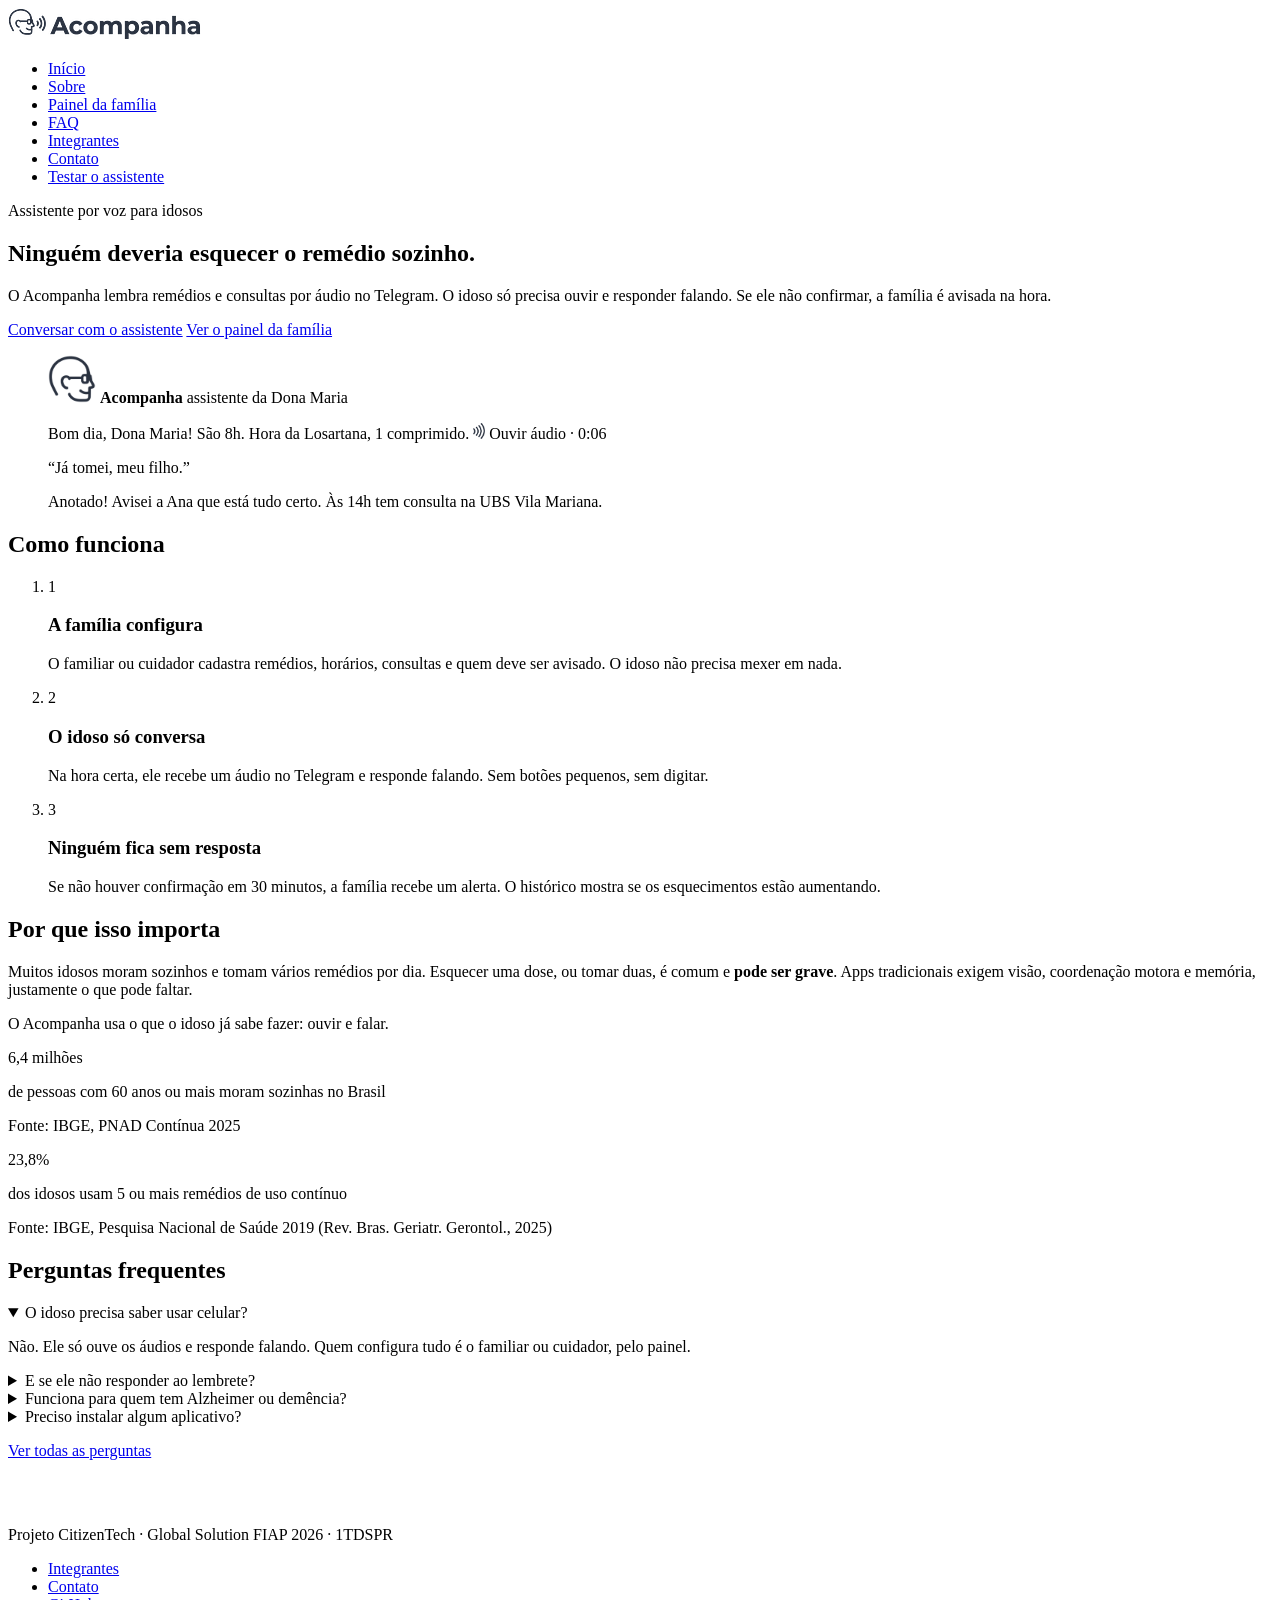
==== index.html @ 5e4ddbe4 "feat: adiciona estrutura inicial das páginas HTML" ====
<!DOCTYPE html>
<html lang="pt-BR">
<head>
  <meta charset="UTF-8">
  <meta name="viewport" content="width=device-width, initial-scale=1.0">
  <title>Acompanha — Assistente por voz para idosos</title>
  <link rel="icon" type="image/png" href="assets/icons/favicon.png">
  <link rel="preconnect" href="https://fonts.googleapis.com">
  <link rel="preconnect" href="https://fonts.gstatic.com" crossorigin>
  <link href="https://fonts.googleapis.com/css2?family=Manrope:wght@400;500;600;700;800&amp;family=Montserrat:wght@800&amp;family=Atkinson+Hyperlegible:wght@400;700&amp;display=swap" rel="stylesheet">
  <link rel="stylesheet" href="css/style.css">
</head>
<body>
  <header class="cabecalho">
    <div class="cabecalho__conteudo">
      <a class="cabecalho__logo" href="index.html">
        <img src="assets/images/logo-acompanha@1x.png"
             srcset="assets/images/logo-acompanha@1x.png 1x, assets/images/logo-acompanha@2x.png 2x, assets/images/logo-acompanha@3x.png 3x"
             alt="Acompanha — início" width="193" height="32">
      </a>
      <nav aria-label="Menu principal">
        <ul class="menu">
          <li><a class="menu__link menu__link--ativo" href="index.html" aria-current="page">Início</a></li>
          <li><a class="menu__link" href="sobre.html">Sobre</a></li>
          <li><a class="menu__link" href="painel.html">Painel da família</a></li>
          <li><a class="menu__link" href="faq.html">FAQ</a></li>
          <li><a class="menu__link" href="integrantes.html">Integrantes</a></li>
          <li><a class="menu__link" href="contato.html">Contato</a></li>
          <li><a class="menu__link menu__link--destaque" href="assistente.html">Testar o assistente</a></li>
        </ul>
      </nav>
    </div>
  </header>

  <main>
    <section class="hero" aria-labelledby="titulo-hero">
      <div class="hero__texto">
        <p class="sobretitulo">Assistente por voz para idosos</p>
        <h1 class="hero__titulo" id="titulo-hero">Ninguém deveria esquecer o remédio sozinho.</h1>
        <p class="texto-destaque">O Acompanha lembra remédios e consultas por áudio no Telegram. O idoso só precisa ouvir e responder falando. Se ele não confirmar, a família é avisada na hora.</p>
        <div class="botoes">
          <a class="botao botao--assistente" href="assistente.html">Conversar com o assistente</a>
          <a class="botao botao--secundario" href="painel.html">Ver o painel da família</a>
        </div>
      </div>

      <div class="hero__visual">
        <figure class="conversa" aria-label="Exemplo de conversa no Telegram">
          <figcaption class="conversa__topo">
            <img class="conversa__avatar" src="assets/icons/icone-rosto.png" alt="" width="48" height="48">
            <span class="conversa__nome">
              <strong>Acompanha</strong>
              <span>assistente da Dona Maria</span>
            </span>
          </figcaption>
          <p class="balao balao--assistente">
            Bom dia, Dona Maria! São 8h. Hora da Losartana, 1 comprimido.
            <span class="balao__audio">
              <img src="assets/icons/icone-conectividade.png" alt="" width="12" height="16">
              Ouvir áudio · 0:06
            </span>
          </p>
          <p class="balao balao--idoso">“Já tomei, meu filho.”</p>
          <p class="balao balao--assistente">Anotado! Avisei a Ana que está tudo certo. Às 14h tem consulta na UBS Vila Mariana.</p>
        </figure>
      </div>
    </section>

    <section class="faixa-branca" aria-labelledby="titulo-como">
      <div class="secao passos__conteudo">
        <h2 class="titulo-secao" id="titulo-como">Como funciona</h2>
        <ol class="passos">
          <li class="passo">
            <span class="passo__numero">1</span>
            <h3 class="passo__titulo">A família configura</h3>
            <p class="texto-suave">O familiar ou cuidador cadastra remédios, horários, consultas e quem deve ser avisado. O idoso não precisa mexer em nada.</p>
          </li>
          <li class="passo">
            <span class="passo__numero">2</span>
            <h3 class="passo__titulo">O idoso só conversa</h3>
            <p class="texto-suave">Na hora certa, ele recebe um áudio no Telegram e responde falando. Sem botões pequenos, sem digitar.</p>
          </li>
          <li class="passo">
            <span class="passo__numero passo__numero--alerta">3</span>
            <h3 class="passo__titulo">Ninguém fica sem resposta</h3>
            <p class="texto-suave">Se não houver confirmação em 30 minutos, a família recebe um alerta. O histórico mostra se os esquecimentos estão aumentando.</p>
          </li>
        </ol>
      </div>
    </section>

    <section class="secao importancia" aria-labelledby="titulo-porque">
      <div class="importancia__texto">
        <h2 class="titulo-secao" id="titulo-porque">Por que isso importa</h2>
        <p class="texto-suave">Muitos idosos moram sozinhos e tomam vários remédios por dia. Esquecer uma dose, ou tomar duas, é comum e <strong class="texto-alerta">pode ser grave</strong>. Apps tradicionais exigem visão, coordenação motora e memória, justamente o que pode faltar.</p>
        <p class="texto-suave">O Acompanha usa o que o idoso já sabe fazer: ouvir e falar.</p>
      </div>
      <div class="importancia__dados">
        <div class="dado">
          <p class="dado__valor">6,4 milhões</p>
          <p class="dado__descricao">de pessoas com 60 anos ou mais moram sozinhas no Brasil</p>
          <p class="dado__fonte">Fonte: IBGE, PNAD Contínua 2025</p>
        </div>
        <div class="dado">
          <p class="dado__valor">23,8%</p>
          <p class="dado__descricao">dos idosos usam 5 ou mais remédios de uso contínuo</p>
          <p class="dado__fonte">Fonte: IBGE, Pesquisa Nacional de Saúde 2019 (Rev. Bras. Geriatr. Gerontol., 2025)</p>
        </div>
      </div>
    </section>

    <section class="faixa-branca" aria-labelledby="titulo-faq">
      <div class="faq-previa">
        <h2 class="titulo-secao" id="titulo-faq">Perguntas frequentes</h2>
        <!-- Acordeão nativo do HTML: o atributo name deixa só uma pergunta aberta por vez -->
        <div class="faq-previa__lista">
          <details class="pergunta" name="faq-inicio" open>
            <summary class="pergunta__titulo">O idoso precisa saber usar celular?</summary>
            <p class="pergunta__resposta">Não. Ele só ouve os áudios e responde falando. Quem configura tudo é o familiar ou cuidador, pelo painel.</p>
          </details>
          <details class="pergunta" name="faq-inicio">
            <summary class="pergunta__titulo">E se ele não responder ao lembrete?</summary>
            <p class="pergunta__resposta">O assistente tenta de novo e, se não houver confirmação em 30 minutos, envia um alerta para o familiar cadastrado.</p>
          </details>
          <details class="pergunta" name="faq-inicio">
            <summary class="pergunta__titulo">Funciona para quem tem Alzheimer ou demência?</summary>
            <p class="pergunta__resposta">O sistema não depende da memória do idoso: ele pergunta, confirma e registra. Respostas confusas ou repetidas também geram aviso para a família.</p>
          </details>
          <details class="pergunta" name="faq-inicio">
            <summary class="pergunta__titulo">Preciso instalar algum aplicativo?</summary>
            <p class="pergunta__resposta">Só o Telegram, que é gratuito. O painel da família funciona direto no navegador.</p>
          </details>
        </div>
        <p><a href="faq.html">Ver todas as perguntas</a></p>
      </div>
    </section>
  </main>

  <footer class="rodape">
    <div class="rodape__conteudo">
      <img class="rodape__logo" src="assets/images/logo-texto-branco.png" alt="Acompanha" width="186" height="30">
      <p class="rodape__texto">Projeto CitizenTech · Global Solution FIAP 2026 · 1TDSPR</p>
      <ul class="rodape__links">
        <li><a href="integrantes.html">Integrantes</a></li>
        <li><a href="contato.html">Contato</a></li>
        <li><a href="https://github.com/linorepos/acompanha-frontend" target="_blank" rel="noopener noreferrer">GitHub</a></li>
      </ul>
    </div>
  </footer>

  <script src="js/script.js"></script>
</body>
</html>
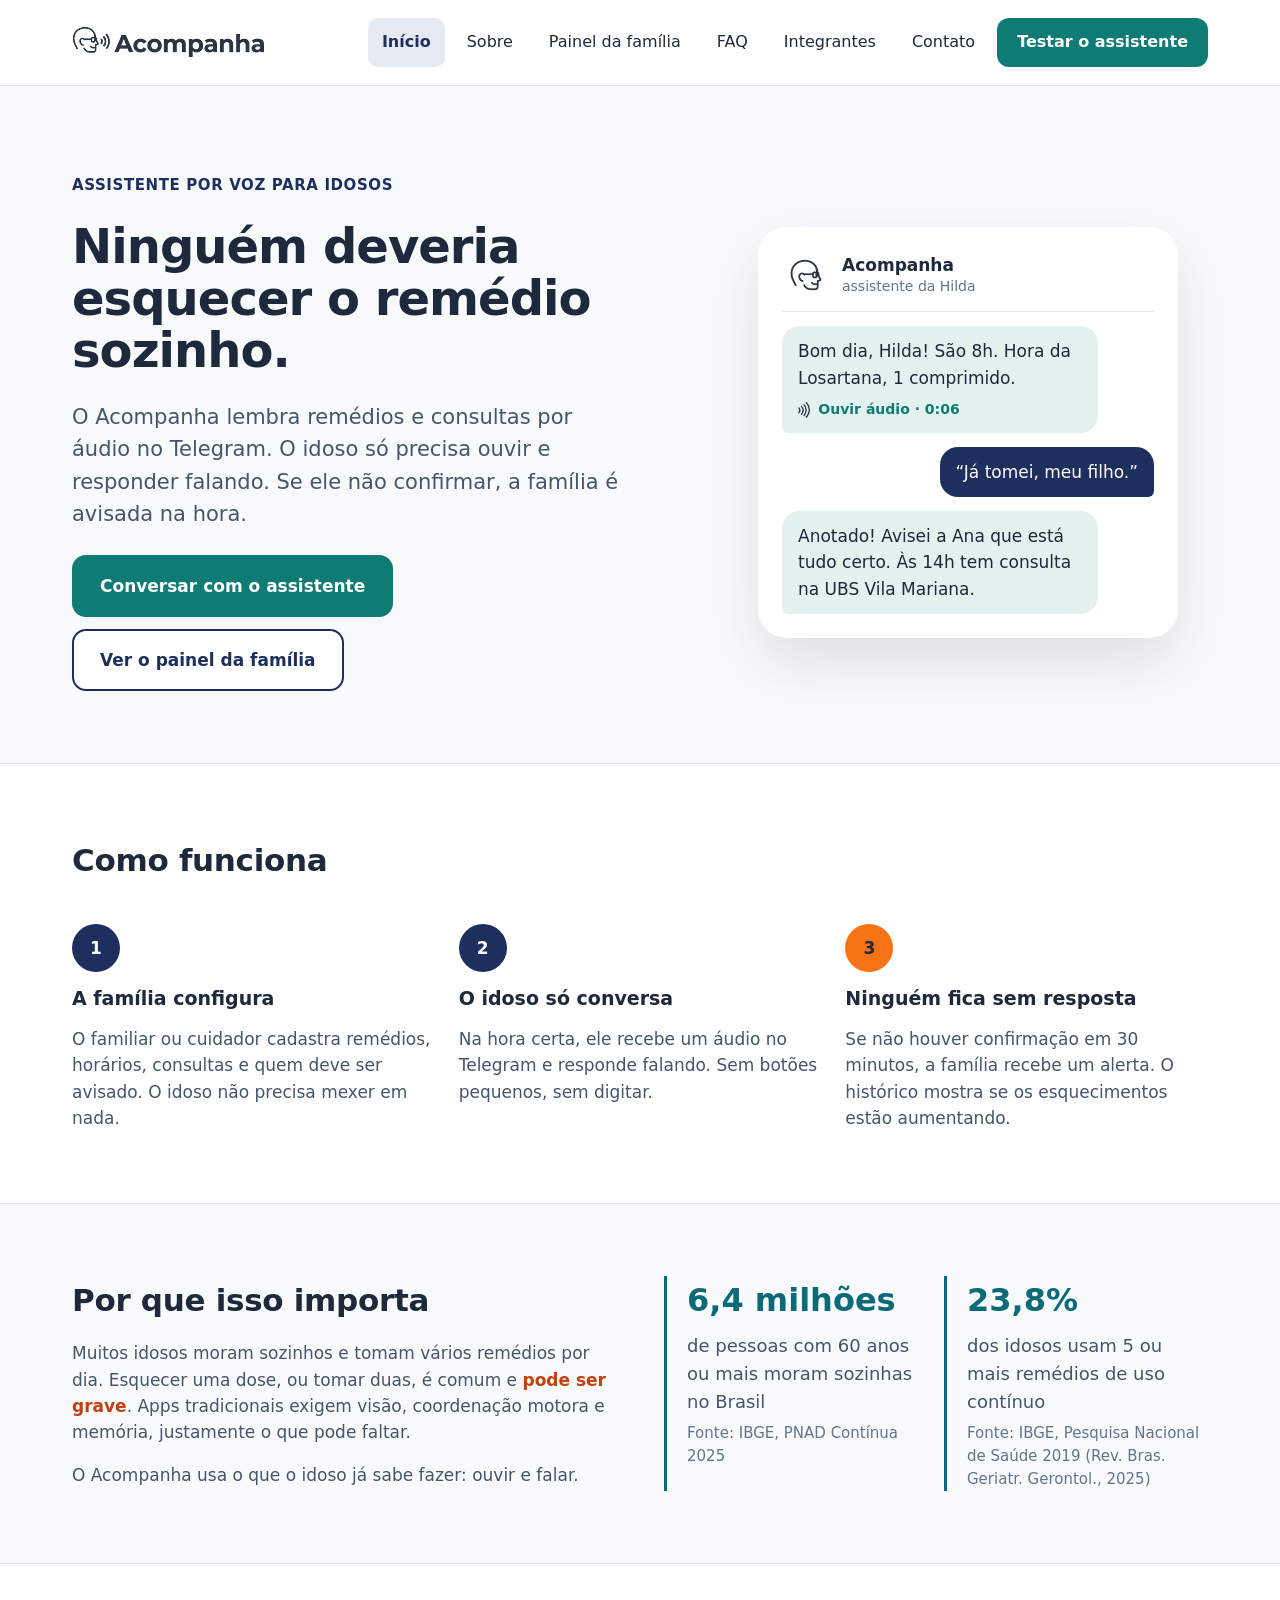
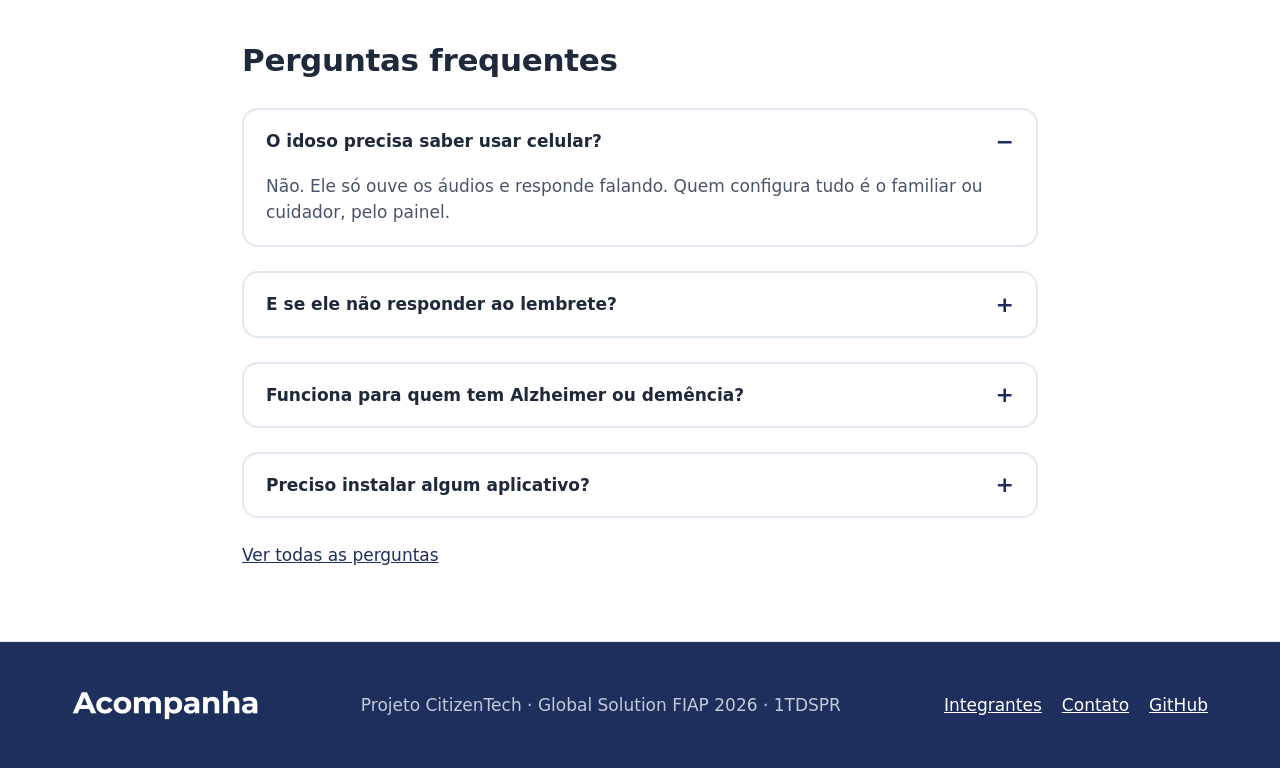
==== commit 0dba3889: "content: idosa mudança no nome" ====
--- a/index.html
+++ b/index.html
@@ -50,11 +50,11 @@
             <img class="conversa__avatar" src="assets/icons/icone-rosto.png" alt="" width="48" height="48">
             <span class="conversa__nome">
               <strong>Acompanha</strong>
-              <span>assistente da Dona Maria</span>
+              <span>assistente da Hilda</span>
             </span>
           </figcaption>
           <p class="balao balao--assistente">
-            Bom dia, Dona Maria! São 8h. Hora da Losartana, 1 comprimido.
+            Bom dia, Hilda! São 8h. Hora da Losartana, 1 comprimido.
             <span class="balao__audio">
               <img src="assets/icons/icone-conectividade.png" alt="" width="12" height="16">
               Ouvir áudio · 0:06
--- a/css/style.css
+++ b/css/style.css
@@ -0,0 +1,1286 @@
+/* ==========================================================================
+   Acompanha — style.css
+   1. Variáveis
+   2. Base
+   3. Cabeçalho e navegação
+   4. Rodapé
+   5. Componentes reutilizáveis (botões, seções, textos)
+   6. Página inicial
+   7. Sobre
+   8. FAQ
+   9. Integrantes
+   10. Contato
+   11. Painel da família
+   Medidas em rem (1rem = 16px); só bordas e contorno de foco ficam em px.
+   Layout feito só com Flexbox.
+   ========================================================================== */
+
+/* 1. Variáveis */
+:root {
+  --cor-principal: #1E2F5E;          /* azul-marinho sóbrio */
+  --cor-destaque: #F97316;           /* laranja: alerta e risco, em pequenos detalhes */
+  --cor-destaque-texto: #C2410C;     /* laranja mais escuro, para texto ter contraste no fundo claro */
+  --cor-destaque-clara: #FFF1E6;     /* fundo de etiquetas e ícones de alerta */
+  --cor-fundo: #F8FAFC;              /* off-white */
+  --cor-texto: #1E293B;              /* cinza-escuro */
+
+  --cor-principal-escura: #141F40;
+
+  /* Verde-água: assistente, ações de conversa e dados em destaque */
+  --cor-assistente: #0E7C74;         /* botões "Testar / Conversar com o assistente" */
+  --cor-assistente-escura: #0A5F59;  /* hover desses botões */
+  --cor-assistente-clara: #E3F1EF;   /* balões de resposta do assistente */
+  --cor-dado: #0B6A77;               /* números e valores em destaque */
+  --cor-principal-clara: #E6EAF2;
+  --cor-superficie: #F1F5F9;
+  --cor-branco: #FFFFFF;
+  --cor-texto-suave: #475569;
+  --cor-texto-apoio: #64748B;
+  --cor-borda: #E2E8F0;
+  --cor-borda-forte: #CBD5E1;
+  --cor-rodape-texto: #C3CAD9;
+
+  --fonte: "Manrope", system-ui, -apple-system, "Segoe UI", Roboto, sans-serif;
+  --fonte-marca: "Montserrat", var(--fonte);                  /* mesma fonte do logo */
+  --fonte-leitura: "Atkinson Hyperlegible", var(--fonte);     /* criada para baixa visão */
+  --largura-max: 75rem;
+}
+
+/* 2. Base */
+* {
+  box-sizing: border-box;
+}
+
+/* body em coluna: o <main> ocupa o espaço livre e o rodapé fica sempre no fim */
+body {
+  min-height: 100vh;
+  display: flex;
+  flex-direction: column;
+  margin: 0;
+  font-family: var(--fonte);
+  font-size: 1.0625rem;
+  line-height: 1.55;
+  color: var(--cor-texto);
+  background: var(--cor-fundo);
+}
+
+main {
+  flex: 1;
+}
+
+h1,
+h2,
+h3,
+p {
+  margin: 0;
+}
+
+h1,
+h2,
+h3 {
+  font-weight: 800;
+}
+
+img {
+  display: block;
+  max-width: 100%;
+}
+
+a {
+  color: var(--cor-principal);
+}
+
+a:hover {
+  color: var(--cor-principal-escura);
+}
+
+a:focus-visible,
+button:focus-visible,
+input:focus-visible,
+textarea:focus-visible,
+summary:focus-visible {
+  outline: 3px solid var(--cor-destaque);
+  outline-offset: 3px;
+}
+
+/* 3. Cabeçalho e navegação */
+.cabecalho {
+  background: var(--cor-branco);
+  border-bottom: 1px solid var(--cor-borda);
+}
+
+.cabecalho__conteudo {
+  max-width: var(--largura-max);
+  margin: 0 auto;
+  padding: 1.125rem 2rem;
+  display: flex;
+  flex-wrap: wrap;
+  align-items: center;
+  justify-content: space-between;
+  gap: 1rem;
+}
+
+.cabecalho__logo img {
+  height: 2rem;
+  width: auto;
+}
+
+.menu {
+  margin: 0;
+  padding: 0;
+  list-style: none;
+  display: flex;
+  flex-wrap: wrap;
+  align-items: center;
+  gap: 0.5rem;
+}
+
+.menu__link {
+  display: block;
+  padding: 0.75rem 0.875rem;
+  font-size: 1rem;
+  border-radius: 0.625rem;
+  color: var(--cor-texto);
+  text-decoration: none;
+}
+
+.menu__link:hover {
+  background: var(--cor-superficie);
+  color: var(--cor-texto);
+}
+
+/* Chamada principal do menu */
+.menu__link--destaque {
+  padding: 0.75rem 1.25rem;
+  border-radius: 0.75rem;
+  background: var(--cor-assistente);
+  color: var(--cor-branco);
+  font-weight: 700;
+}
+
+.menu__link--destaque:hover {
+  background: var(--cor-assistente-escura);
+  color: var(--cor-branco);
+}
+
+/* Página atual */
+.menu__link--ativo {
+  background: var(--cor-principal-clara);
+  color: var(--cor-principal);
+  font-weight: 700;
+}
+
+/* 4. Rodapé */
+.rodape {
+  background: var(--cor-principal);
+  color: var(--cor-branco);
+}
+
+.rodape__conteudo {
+  max-width: var(--largura-max);
+  margin: 0 auto;
+  padding: 3rem 2rem;
+  display: flex;
+  flex-wrap: wrap;
+  align-items: center;
+  justify-content: space-between;
+  gap: 1.5rem;
+}
+
+.rodape__logo {
+  height: 1.875rem;
+  width: auto;
+}
+
+.rodape__texto {
+  color: var(--cor-rodape-texto);
+}
+
+.rodape__links {
+  margin: 0;
+  padding: 0;
+  list-style: none;
+  display: flex;
+  gap: 1.25rem;
+}
+
+.rodape__links a {
+  color: var(--cor-branco);
+}
+
+/* 5. Componentes reutilizáveis */
+.secao {
+  max-width: var(--largura-max);
+  margin: 0 auto;
+  padding: 4.5rem 2rem;
+}
+
+/* Faixa branca de ponta a ponta, com o conteúdo centralizado dentro */
+.faixa-branca {
+  background: var(--cor-branco);
+  border-top: 1px solid var(--cor-borda);
+  border-bottom: 1px solid var(--cor-borda);
+}
+
+.titulo-secao {
+  font-size: 1.9375rem;
+  letter-spacing: -0.01em;
+}
+
+.titulo-pagina {
+  font-size: 2.4375rem;
+  letter-spacing: -0.02em;
+  line-height: 1.1;
+}
+
+.sobretitulo {
+  font-size: 0.9375rem;
+  font-weight: 700;
+  letter-spacing: 0.04em;
+  text-transform: uppercase;
+  color: var(--cor-principal);
+}
+
+.texto-destaque {
+  font-size: 1.3125rem;
+  color: var(--cor-texto-suave);
+}
+
+.texto-suave {
+  color: var(--cor-texto-suave);
+}
+
+.botoes {
+  display: flex;
+  flex-wrap: wrap;
+  gap: 0.75rem;
+}
+
+.botao {
+  display: inline-block;
+  padding: 1rem 1.625rem;
+  border: 2px solid var(--cor-principal);
+  border-radius: 0.875rem;
+  font: inherit;
+  font-weight: 700;
+  text-decoration: none;
+  cursor: pointer;
+}
+
+.botao--principal {
+  background: var(--cor-principal);
+  color: var(--cor-branco);
+}
+
+.botao--principal:hover {
+  background: var(--cor-principal-escura);
+  border-color: var(--cor-principal-escura);
+  color: var(--cor-branco);
+}
+
+.botao--assistente {
+  background: var(--cor-assistente);
+  border-color: var(--cor-assistente);
+  color: var(--cor-branco);
+}
+
+.botao--assistente:hover {
+  background: var(--cor-assistente-escura);
+  border-color: var(--cor-assistente-escura);
+  color: var(--cor-branco);
+}
+
+.botao--secundario {
+  background: var(--cor-branco);
+  color: var(--cor-principal);
+}
+
+.botao--secundario:hover {
+  background: var(--cor-principal-clara);
+  color: var(--cor-principal);
+}
+
+/* Laranja: ação principal da página que precisa se destacar do menu (ex.: "Adicionar remédio") */
+.botao--destaque {
+  background: var(--cor-destaque-texto);
+  border-color: var(--cor-destaque-texto);
+  color: var(--cor-branco);
+}
+
+.botao--destaque:hover {
+  background: #9A3412;
+  border-color: #9A3412;
+  color: var(--cor-branco);
+}
+
+/* Versão menor, para ações dentro de páginas (ex.: painel da família) */
+.botao--pequeno {
+  padding: 0.625rem 1.125rem;
+  border-radius: 0.75rem;
+  font-size: 1rem;
+}
+
+/* Palavras de alerta dentro de um parágrafo */
+.texto-alerta {
+  color: var(--cor-destaque-texto);
+  font-weight: 700;
+}
+
+/* Acordeão de perguntas: usa <details> e <summary> do próprio HTML */
+.pergunta {
+  background: var(--cor-branco);
+  border: 2px solid var(--cor-borda);
+  border-radius: 1rem;
+  overflow: hidden;
+}
+
+.pergunta__titulo {
+  display: flex;
+  align-items: center;
+  justify-content: space-between;
+  gap: 1rem;
+  padding: 1.125rem 1.375rem;
+  font-weight: 700;
+  cursor: pointer;
+  list-style: none;
+}
+
+.pergunta__titulo::-webkit-details-marker {
+  display: none;
+}
+
+.pergunta__titulo::after {
+  content: "+";
+  font-size: 1.375rem;
+  line-height: 1;
+  color: var(--cor-principal);
+}
+
+.pergunta[open] .pergunta__titulo::after {
+  content: "−";
+}
+
+.pergunta__resposta {
+  padding: 0 1.375rem 1.25rem;
+  color: var(--cor-texto-suave);
+}
+
+/* 6. Página inicial */
+.hero {
+  max-width: var(--largura-max);
+  margin: 0 auto;
+  padding: 5.5rem 2rem 4.5rem;
+  display: flex;
+  flex-wrap: wrap;
+  align-items: center;
+  gap: 3.5rem;
+}
+
+.hero__texto {
+  flex: 1 1 32.5rem;
+  display: flex;
+  flex-direction: column;
+  gap: 1.5rem;
+}
+
+.hero__titulo {
+  font-size: 3rem;
+  line-height: 1.08;
+  letter-spacing: -0.02em;
+}
+
+.hero__texto .texto-destaque {
+  max-width: 35rem;
+}
+
+.hero__visual {
+  flex: 1 1 25rem;
+  display: flex;
+  justify-content: center;
+}
+
+/* Exemplo de conversa no Telegram */
+.conversa {
+  width: 100%;
+  max-width: 26.25rem;
+  margin: 0;
+  padding: 1.5rem;
+  display: flex;
+  flex-direction: column;
+  gap: 0.875rem;
+  background: var(--cor-branco);
+  border-radius: 1.75rem;
+  box-shadow: 0 1.5rem 3.75rem rgba(30, 41, 59, 0.12);
+}
+
+.conversa__topo {
+  display: flex;
+  align-items: center;
+  gap: 0.75rem;
+  padding-bottom: 0.75rem;
+  border-bottom: 1px solid var(--cor-borda);
+}
+
+.conversa__avatar {
+  width: 3rem;
+  height: 3rem;
+  padding: 0.5rem;
+}
+
+.conversa__nome {
+  display: flex;
+  flex-direction: column;
+  line-height: 1.35;
+}
+
+.conversa__nome span {
+  font-size: 0.875rem;
+  color: var(--cor-texto-apoio);
+}
+
+.balao {
+  max-width: 85%;
+  font-family: var(--fonte-leitura);
+  padding: 0.75rem 1rem;
+}
+
+.balao--assistente {
+  align-self: flex-start;
+  background: var(--cor-assistente-clara);
+  border-radius: 1.125rem 1.125rem 1.125rem 0.375rem;
+}
+
+.balao--idoso {
+  align-self: flex-end;
+  background: var(--cor-principal);
+  color: var(--cor-branco);
+  border-radius: 1.125rem 1.125rem 0.375rem 1.125rem;
+}
+
+.balao__audio {
+  display: flex;
+  align-items: center;
+  gap: 0.5rem;
+  margin-top: 0.5rem;
+  font-size: 0.875rem;
+  font-weight: 700;
+  color: var(--cor-assistente);
+}
+
+.balao__audio img {
+  height: 1rem;
+  width: auto;
+}
+
+/* Como funciona */
+.passos__conteudo {
+  display: flex;
+  flex-direction: column;
+  gap: 2.5rem;
+}
+
+.passos {
+  margin: 0;
+  padding: 0;
+  list-style: none;
+  display: flex;
+  flex-wrap: wrap;
+  gap: 1.5rem;
+}
+
+.passo {
+  flex: 1 1 16.25rem;
+  display: flex;
+  flex-direction: column;
+  gap: 0.75rem;
+}
+
+.passo__numero {
+  width: 3rem;
+  height: 3rem;
+  border-radius: 50%;
+  display: flex;
+  align-items: center;
+  justify-content: center;
+  background: var(--cor-principal);
+  color: var(--cor-branco);
+  font-size: 1.0625rem;
+  font-weight: 800;
+}
+
+/* Único destaque laranja da página: o passo do alerta */
+.passo__numero--alerta {
+  background: var(--cor-destaque);
+  color: var(--cor-texto);
+}
+
+.passo__titulo {
+  font-size: 1.1875rem;
+}
+
+/* Por que isso importa */
+.importancia {
+  display: flex;
+  flex-wrap: wrap;
+  align-items: flex-start;
+  gap: 3rem;
+}
+
+.importancia__texto {
+  flex: 1 1 28.75rem;
+  display: flex;
+  flex-direction: column;
+  gap: 1rem;
+}
+
+.importancia__dados {
+  flex: 1 1 28.75rem;
+  display: flex;
+  flex-wrap: wrap;
+  gap: 1rem;
+}
+
+.dado {
+  flex: 1 1 12.5rem;
+  padding-left: 1.25rem;
+  display: flex;
+  flex-direction: column;
+  gap: 0.375rem;
+  border-left: 3px solid var(--cor-dado);
+}
+
+.dado__valor {
+  font-family: var(--fonte-marca);
+  font-size: 2rem;
+  font-weight: 800;
+  color: var(--cor-dado);
+}
+
+.dado__descricao {
+  margin: 0;
+  font-size: 1.125rem;
+  color: var(--cor-texto-suave);
+}
+
+.dado__fonte {
+  margin: 0;
+  font-size: 0.9375rem;
+  color: var(--cor-texto-apoio);
+}
+
+/* Prévia da FAQ */
+.faq-previa {
+  max-width: 53.75rem;
+  margin: 0 auto;
+  padding: 4.5rem 2rem;
+  display: flex;
+  flex-direction: column;
+  gap: 1.5rem;
+}
+
+.faq-previa__lista {
+  display: flex;
+  flex-direction: column;
+  gap: 1.5rem;
+}
+
+/* 7. Sobre */
+.apresentacao {
+  max-width: var(--largura-max);
+  margin: 0 auto;
+  padding: 5rem 2rem 3rem;
+  display: flex;
+  flex-direction: column;
+  gap: 1.125rem;
+}
+
+.apresentacao .titulo-pagina {
+  font-size: 2.75rem;
+  max-width: 51.25rem;
+}
+
+.apresentacao .texto-destaque {
+  max-width: 45rem;
+}
+
+/* Problema, objetivo e proposta: três colunas de texto separadas por uma linha */
+.pilares {
+  max-width: var(--largura-max);
+  margin: 0 auto;
+  padding: 0 2rem 4.5rem;
+  display: flex;
+  flex-wrap: wrap;
+  gap: 2.5rem;
+}
+
+.pilar {
+  flex: 1 1 17.5rem;
+  padding-top: 1.25rem;
+  display: flex;
+  flex-direction: column;
+  gap: 0.625rem;
+  border-top: 2px solid var(--cor-borda);
+}
+
+.pilar__rotulo {
+  font-size: 0.9375rem;
+  font-weight: 800;
+  letter-spacing: 0.06em;
+  text-transform: uppercase;
+  color: var(--cor-principal);
+}
+
+.pilar__titulo {
+  font-size: 1.375rem;
+}
+
+/* O problema ganha a linha e o rótulo em laranja (alerta) */
+.pilar--alerta {
+  border-top-color: var(--cor-destaque);
+}
+
+.pilar--alerta .pilar__rotulo {
+  color: var(--cor-destaque-texto);
+}
+
+/* A proposta ganha a linha de destaque */
+.pilar--destaque {
+  border-top-color: var(--cor-principal);
+}
+
+/* Para quem é: três colunas simples */
+.publico {
+  display: flex;
+  flex-direction: column;
+  gap: 1.75rem;
+}
+
+.publico__lista {
+  display: flex;
+  flex-wrap: wrap;
+  gap: 2.5rem;
+}
+
+.publico__item {
+  flex: 1 1 15rem;
+  display: flex;
+  flex-direction: column;
+  gap: 0.5rem;
+}
+
+.publico__item h3 {
+  font-size: 1.125rem;
+}
+
+/* Tecnologias: lista em linhas, nome à esquerda e descrição à direita */
+.tecnologias {
+  display: flex;
+  flex-direction: column;
+  gap: 1.5rem;
+}
+
+.tecnologias__lista {
+  margin: 0;
+  padding: 0;
+  list-style: none;
+  display: flex;
+  flex-direction: column;
+}
+
+.tecnologia {
+  display: flex;
+  flex-wrap: wrap;
+  gap: 0.25rem 1.5rem;
+  padding: 1rem 0;
+  border-bottom: 1px solid var(--cor-borda);
+}
+
+.tecnologia:first-child {
+  border-top: 1px solid var(--cor-borda);
+}
+
+.tecnologia strong {
+  flex: 0 0 15rem;
+  color: var(--cor-principal);
+}
+
+.tecnologia span {
+  flex: 1 1 22.5rem;
+  color: var(--cor-texto-suave);
+}
+
+/* 8. FAQ */
+.faq {
+  max-width: var(--largura-max);
+  margin: 0 auto;
+  padding: 4.5rem 2rem;
+  display: flex;
+  flex-direction: column;
+  gap: 1.75rem;
+}
+
+.faq__cabecalho {
+  display: flex;
+  flex-direction: column;
+  gap: 0.75rem;
+}
+
+.faq__cabecalho p {
+  font-size: 1.25rem;
+}
+
+.filtros {
+  display: flex;
+  flex-wrap: wrap;
+  gap: 0.625rem;
+}
+
+.filtro {
+  padding: 0.75rem 1.125rem;
+  border: 2px solid var(--cor-borda-forte);
+  border-radius: 62.4rem;
+  background: var(--cor-branco);
+  color: var(--cor-texto);
+  font: inherit;
+  font-size: 1rem;
+  font-weight: 700;
+  cursor: pointer;
+}
+
+.filtro--ativo {
+  background: var(--cor-principal);
+  border-color: var(--cor-principal);
+  color: var(--cor-branco);
+}
+
+.faq__lista {
+  display: flex;
+  flex-direction: column;
+  gap: 0.875rem;
+}
+
+.faq .pergunta {
+  border-radius: 1.125rem;
+}
+
+.pergunta__textos {
+  display: flex;
+  flex-direction: column;
+  gap: 0.125rem;
+}
+
+.pergunta__tema {
+  font-size: 0.875rem;
+  letter-spacing: 0.04em;
+  text-transform: uppercase;
+  color: var(--cor-principal);
+}
+
+/* Usado pelo filtro em JavaScript para esconder perguntas */
+.escondido {
+  display: none;
+}
+
+/* 9. Integrantes */
+.equipe {
+  max-width: var(--largura-max);
+  margin: 0 auto;
+  padding: 4.5rem 2rem;
+  display: flex;
+  flex-direction: column;
+  gap: 2.25rem;
+}
+
+.equipe__cabecalho {
+  display: flex;
+  flex-direction: column;
+  gap: 0.75rem;
+}
+
+.equipe__cabecalho p {
+  font-size: 1.25rem;
+}
+
+.equipe__lista {
+  margin: 0;
+  padding: 0;
+  list-style: none;
+  display: flex;
+  flex-wrap: wrap;
+  gap: 1.25rem;
+}
+
+.integrante {
+  flex: 0 0 calc((100% - 3.75rem) / 4);   /* 4 cards por linha (3 espaços de 1.25rem) */
+  padding: 1.75rem;
+  display: flex;
+  flex-direction: column;
+  align-items: center;
+  gap: 0.875rem;
+  text-align: center;
+  background: var(--cor-branco);
+  border: 1px solid var(--cor-borda);
+  border-radius: 1.375rem;
+}
+
+.integrante__foto {
+  width: 7rem;
+  height: 7rem;
+  object-fit: cover;
+  border-radius: 50%;
+  background: var(--cor-principal-clara);
+}
+
+.integrante__dados {
+  display: flex;
+  flex-direction: column;
+  gap: 0.125rem;
+}
+
+.integrante__nome {
+  font-size: 1.0625rem;
+}
+
+.integrante__rm {
+  font-size: 1rem;
+  color: var(--cor-texto-apoio);
+}
+
+.integrante__funcao {
+  font-size: 1rem;
+  font-weight: 700;
+  color: var(--cor-principal);
+}
+
+.integrante__links {
+  margin: 0;
+  padding: 0;
+  list-style: none;
+  display: flex;
+  gap: 0.625rem;
+}
+
+.integrante__links a {
+  display: block;
+  padding: 0.625rem 1rem;
+  border: 2px solid var(--cor-principal);
+  border-radius: 0.75rem;
+  font-size: 1rem;
+  font-weight: 700;
+  text-decoration: none;
+}
+
+.integrante__links .link-github {
+  background: var(--cor-principal);
+  color: var(--cor-branco);
+}
+
+.integrante__links .link-linkedin {
+  background: var(--cor-branco);
+  color: var(--cor-principal);
+}
+
+/* 10. Contato */
+.contato {
+  max-width: var(--largura-max);
+  margin: 0 auto;
+  padding: 4.5rem 2rem;
+  display: flex;
+  flex-wrap: wrap;
+  align-items: flex-start;
+  gap: 2.5rem;
+}
+
+.contato__info {
+  flex: 1 1 20rem;
+  display: flex;
+  flex-direction: column;
+  gap: 1rem;
+}
+
+.contato__info > p {
+  font-size: 1.25rem;
+}
+
+.contato__dados {
+  margin: 0;
+  padding: 1.5rem;
+  display: flex;
+  flex-direction: column;
+  gap: 0.5rem;
+  background: var(--cor-principal-clara);
+  border-radius: 1.25rem;
+}
+
+.contato__dados dt {
+  font-weight: 700;
+}
+
+.contato__dados dd {
+  margin: 0 0 0.5rem;
+  color: var(--cor-texto-suave);
+}
+
+.formulario {
+  flex: 1 1 32.5rem;
+  padding: 2rem;
+  display: flex;
+  flex-direction: column;
+  gap: 1.25rem;
+  background: var(--cor-branco);
+  border: 1px solid var(--cor-borda);
+  border-radius: 1.5rem;
+}
+
+.campo {
+  display: flex;
+  flex-direction: column;
+  gap: 0.375rem;
+  font-weight: 700;
+}
+
+.campo__entrada {
+  width: 100%;
+  min-height: 3.25rem;
+  padding: 0.75rem 1rem;
+  border: 2px solid var(--cor-borda-forte);
+  border-radius: 0.75rem;
+  background: var(--cor-branco);
+  color: var(--cor-texto);
+  font: inherit;
+  font-weight: 400;
+}
+
+/* Foco dos campos: só a própria borda fica laranja, sólida e colada no campo */
+.campo__entrada:focus-visible {
+  outline: none;
+  border-color: var(--cor-destaque);
+}
+
+textarea.campo__entrada {
+  resize: vertical;
+}
+
+.formulario .botao {
+  align-self: flex-start;
+  padding: 1rem 2rem;
+}
+
+/* 11. Painel da família */
+.painel {
+  max-width: var(--largura-max);
+  margin: 0 auto;
+  padding: 3rem 2rem 4.5rem;
+  display: flex;
+  flex-direction: column;
+  gap: 2rem;
+}
+
+.painel__cabecalho {
+  display: flex;
+  flex-wrap: wrap;
+  align-items: flex-end;
+  justify-content: space-between;
+  gap: 1rem;
+}
+
+.painel__identificacao {
+  display: flex;
+  flex-direction: column;
+  gap: 0.375rem;
+}
+
+/* Aviso de dose não confirmada */
+.aviso {
+  padding: 1rem 1.25rem;
+  display: flex;
+  flex-wrap: wrap;
+  align-items: center;
+  justify-content: space-between;
+  gap: 1rem;
+  background: var(--cor-branco);
+  border: 1px solid var(--cor-borda);
+  border-left: 4px solid var(--cor-destaque);
+  border-radius: 0.875rem;
+}
+
+.aviso__conteudo {
+  display: flex;
+  align-items: center;
+  gap: 0.75rem;
+}
+
+.aviso__icone {
+  flex: 0 0 1.5rem;
+  height: 1.5rem;
+  display: flex;
+  align-items: center;
+  justify-content: center;
+  border-radius: 50%;
+  background: var(--cor-destaque-clara);
+  color: var(--cor-destaque-texto);
+  font-size: 0.875rem;
+  font-weight: 800;
+}
+
+.aviso__textos {
+  display: flex;
+  flex-direction: column;
+  font-size: 1rem;
+}
+
+.aviso__textos span {
+  color: var(--cor-texto-apoio);
+}
+
+.aviso__botao {
+  padding: 0.625rem 1rem;
+  border: 2px solid var(--cor-borda-forte);
+  border-radius: 0.75rem;
+  color: var(--cor-texto);
+  font-size: 1rem;
+  font-weight: 700;
+  text-decoration: none;
+}
+
+.aviso__botao:hover {
+  background: var(--cor-superficie);
+  color: var(--cor-texto);
+}
+
+/* Números do dia: três cartões lado a lado */
+.resumo {
+  margin: 0;
+  padding: 0;
+  list-style: none;
+  display: flex;
+  flex-wrap: wrap;
+  gap: 1rem;
+}
+
+.resumo__item {
+  flex: 1 1 13.75rem;
+  padding: 1.375rem;
+  display: flex;
+  flex-direction: column;
+  gap: 0.25rem;
+  background: var(--cor-branco);
+  border: 1px solid var(--cor-borda);
+  border-radius: 1.125rem;
+}
+
+.resumo__rotulo {
+  color: var(--cor-texto-apoio);
+}
+
+.resumo__valor {
+  font-family: var(--fonte-marca);
+  font-size: 2.125rem;
+  line-height: 1.2;
+}
+
+.resumo__valor--dado {
+  color: var(--cor-dado);
+}
+
+.resumo__valor--texto {
+  font-size: 1.375rem;
+}
+
+/* Lista de hoje (larga) e gráfico da semana (estreito) */
+.painel__colunas {
+  display: flex;
+  flex-wrap: wrap;
+  align-items: flex-start;
+  gap: 1.5rem;
+}
+
+.cartao {
+  min-width: 0;
+  padding: 1.75rem;
+  display: flex;
+  flex-direction: column;
+  gap: 1.25rem;
+  background: var(--cor-branco);
+  border: 1px solid var(--cor-borda);
+  border-radius: 1.375rem;
+}
+
+.cartao--largo {
+  flex: 1 1 35rem;
+}
+
+.cartao--estreito {
+  flex: 1 1 20rem;
+}
+
+.cartao__topo {
+  display: flex;
+  flex-wrap: wrap;
+  align-items: center;
+  justify-content: space-between;
+  gap: 0.75rem;
+}
+
+.cartao__titulo {
+  font-size: 1.5rem;
+}
+
+.cartao__nota {
+  font-size: 1rem;
+  color: var(--cor-texto-suave);
+}
+
+.remedios {
+  margin: 0;
+  padding: 0;
+  list-style: none;
+  display: flex;
+  flex-direction: column;
+  gap: 0.75rem;
+}
+
+.remedio {
+  padding: 1rem 1.125rem;
+  display: flex;
+  flex-wrap: wrap;
+  align-items: center;
+  gap: 1rem;
+  background: var(--cor-fundo);
+  border-radius: 1rem;
+}
+
+/* Usado pelo filtro: precisa vir depois de .remedio para vencer o display: flex */
+.remedio.escondido {
+  display: none;
+}
+
+.remedio__hora {
+  flex: 0 0 4.5rem;
+  font-family: var(--fonte-marca);
+  font-size: 1.375rem;
+}
+
+.remedio__textos {
+  flex: 1 1 12.5rem;
+  min-width: 0;
+  display: flex;
+  flex-direction: column;
+}
+
+.remedio__textos span {
+  font-size: 1rem;
+  color: var(--cor-texto-apoio);
+}
+
+.etiqueta {
+  padding: 0.5rem 0.875rem;
+  border-radius: 62.4rem;
+  font-size: 0.9375rem;
+  font-weight: 700;
+}
+
+.etiqueta--ok {
+  background: var(--cor-assistente-clara);
+  color: var(--cor-assistente-escura);
+}
+
+.etiqueta--alerta {
+  background: var(--cor-destaque-clara);
+  color: var(--cor-destaque-texto);
+}
+
+/* Gráfico de barras  */
+.grafico {
+  height: 11.25rem;
+  display: flex;
+  align-items: flex-end;
+  gap: 0.625rem;
+}
+
+.grafico__dia {
+  flex: 1 1 0;
+  display: flex;
+  flex-direction: column;
+  align-items: center;
+  gap: 0.5rem;
+}
+
+.grafico__rotulo {
+  font-size: 0.875rem;
+  color: var(--cor-texto-apoio);
+}
+
+.barra {
+  width: 100%;
+  max-width: 2rem;
+  border-radius: 0.5rem 0.5rem 0.25rem 0.25rem;
+  background: var(--cor-assistente);
+}
+
+/* Altura proporcional às doses confirmadas no dia (de 3 por dia) */
+.barra--1 {
+  height: 3rem;
+}
+
+.barra--2 {
+  height: 6rem;
+}
+
+.barra--3 {
+  height: 9rem;
+}
+
+.barra--alerta {
+  background: var(--cor-destaque-texto);
+}
+
+/* Modal "Adicionar remédio" */
+.modal {
+  width: calc(100% - 3rem);
+  max-width: 32.5rem;
+  padding: 2rem;
+  border: none;
+  border-radius: 1.5rem;
+  color: var(--cor-texto);
+}
+
+.modal::backdrop {
+  background: rgba(30, 41, 59, 0.55);
+}
+
+.modal__formulario {
+  display: flex;
+  flex-direction: column;
+  gap: 1.125rem;
+}
+
+.modal__linha {
+  display: flex;
+  flex-wrap: wrap;
+  gap: 1rem;
+}
+
+.modal__linha .campo {
+  flex: 1 1 10rem;
+}
+
+.modal__opcao {
+  display: flex;
+  align-items: center;
+  gap: 0.75rem;
+}
+
+.modal__opcao input {
+  width: 1.5rem;
+  height: 1.5rem;
+  accent-color: var(--cor-assistente);
+}
+
+.modal__botoes {
+  display: flex;
+  flex-wrap: wrap;
+  justify-content: flex-end;
+  gap: 0.75rem;
+  padding-top: 0.375rem;
+}
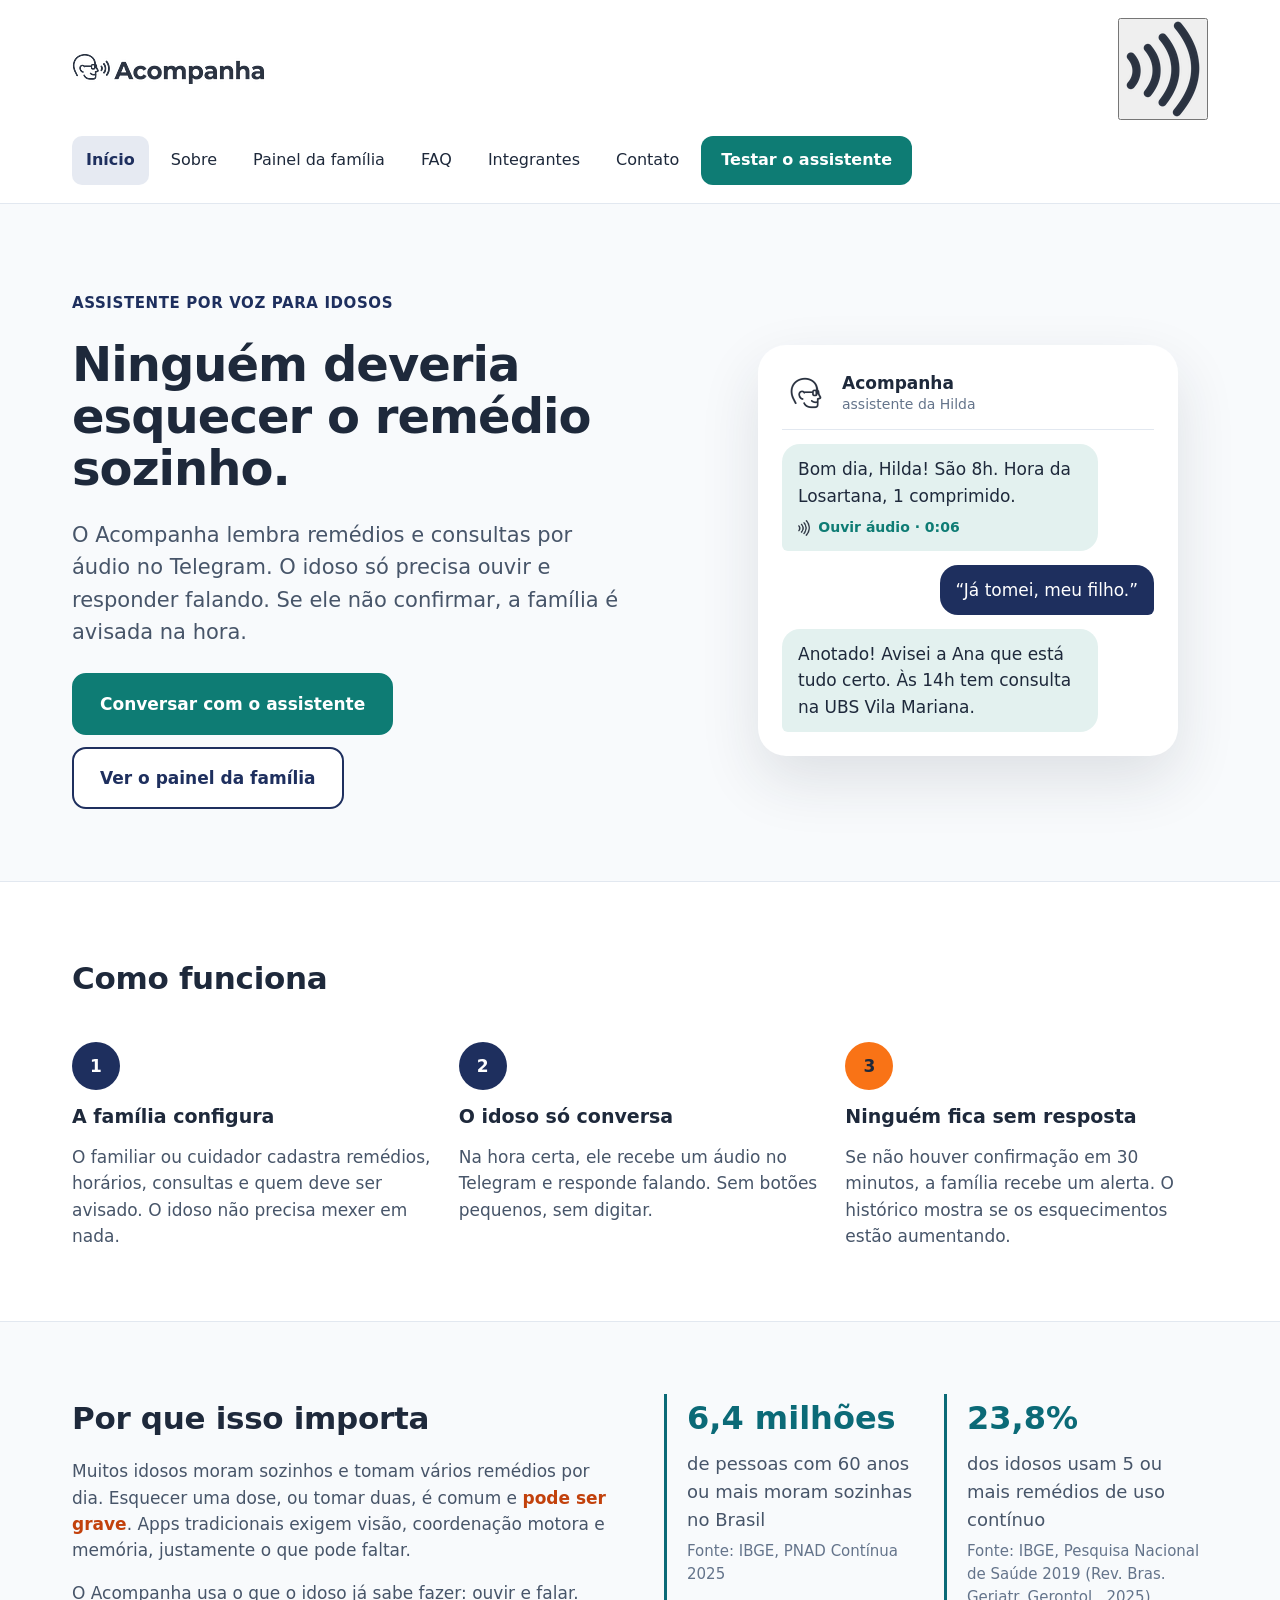
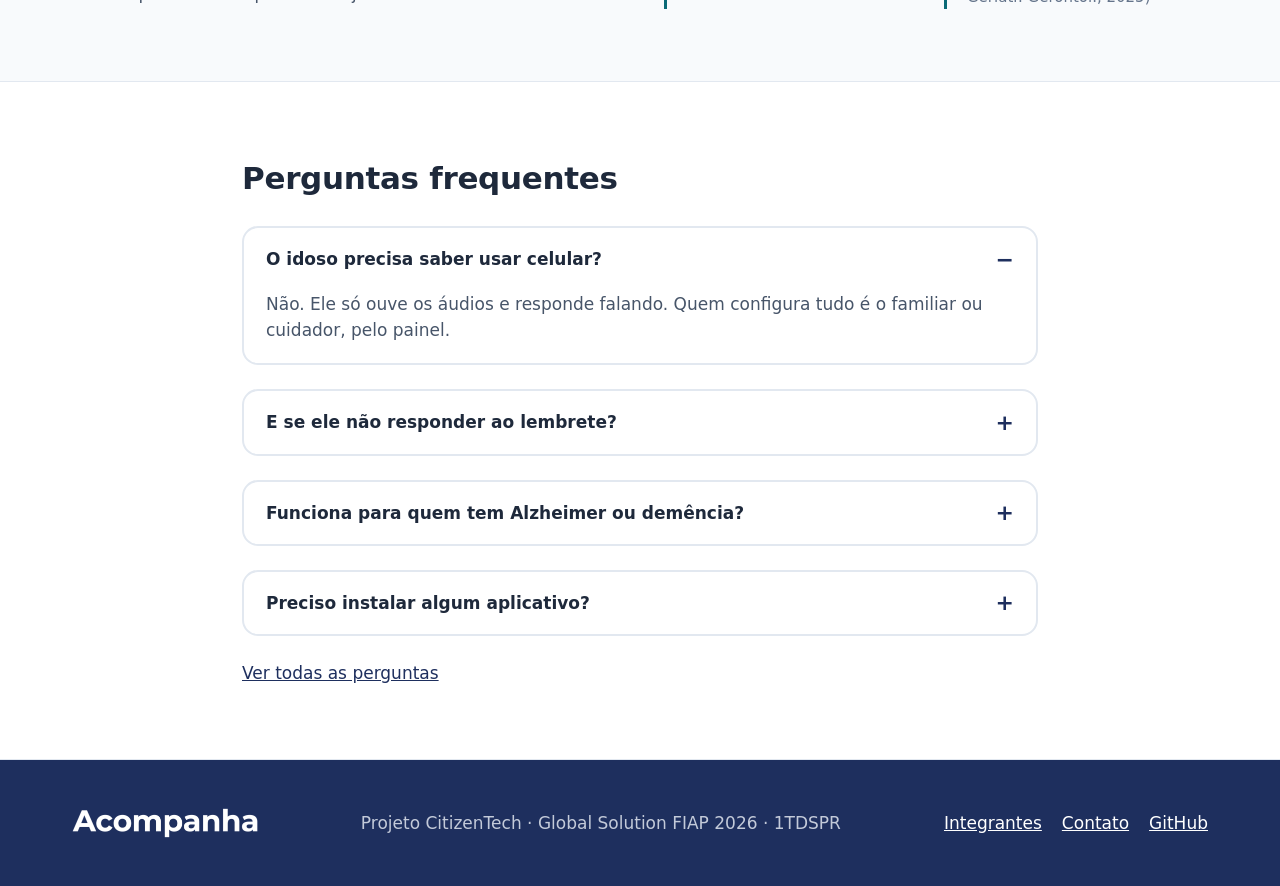
==== commit c89bfa10: "feat: adiciona menu hambúrguer com JS" ====
--- a/index.html
+++ b/index.html
@@ -18,7 +18,10 @@
              srcset="assets/images/logo-acompanha@1x.png 1x, assets/images/logo-acompanha@2x.png 2x, assets/images/logo-acompanha@3x.png 3x"
              alt="Acompanha — início" width="193" height="32">
       </a>
-      <nav aria-label="Menu principal">
+      <button class="menu-botao" type="button" aria-expanded="false" aria-controls="navegacao" aria-label="Abrir menu">
+        <img src="assets/icons/icone-conectividade.png" alt="" width="74" height="96">
+      </button>
+      <nav class="navegacao" id="navegacao" aria-label="Menu principal">
         <ul class="menu">
           <li><a class="menu__link menu__link--ativo" href="index.html" aria-current="page">Início</a></li>
           <li><a class="menu__link" href="sobre.html">Sobre</a></li>
@@ -112,7 +115,7 @@
     <section class="faixa-branca" aria-labelledby="titulo-faq">
       <div class="faq-previa">
         <h2 class="titulo-secao" id="titulo-faq">Perguntas frequentes</h2>
-        <!-- Acordeão nativo do HTML: o atributo name deixa só uma pergunta aberta por vez -->
+        <!-- name: só uma pergunta aberta por vez -->
         <div class="faq-previa__lista">
           <details class="pergunta" name="faq-inicio" open>
             <summary class="pergunta__titulo">O idoso precisa saber usar celular?</summary>
@@ -148,6 +151,6 @@
     </div>
   </footer>
 
-  <script src="js/script.js"></script>
+  <script src="js/menu.js"></script>
 </body>
 </html>
